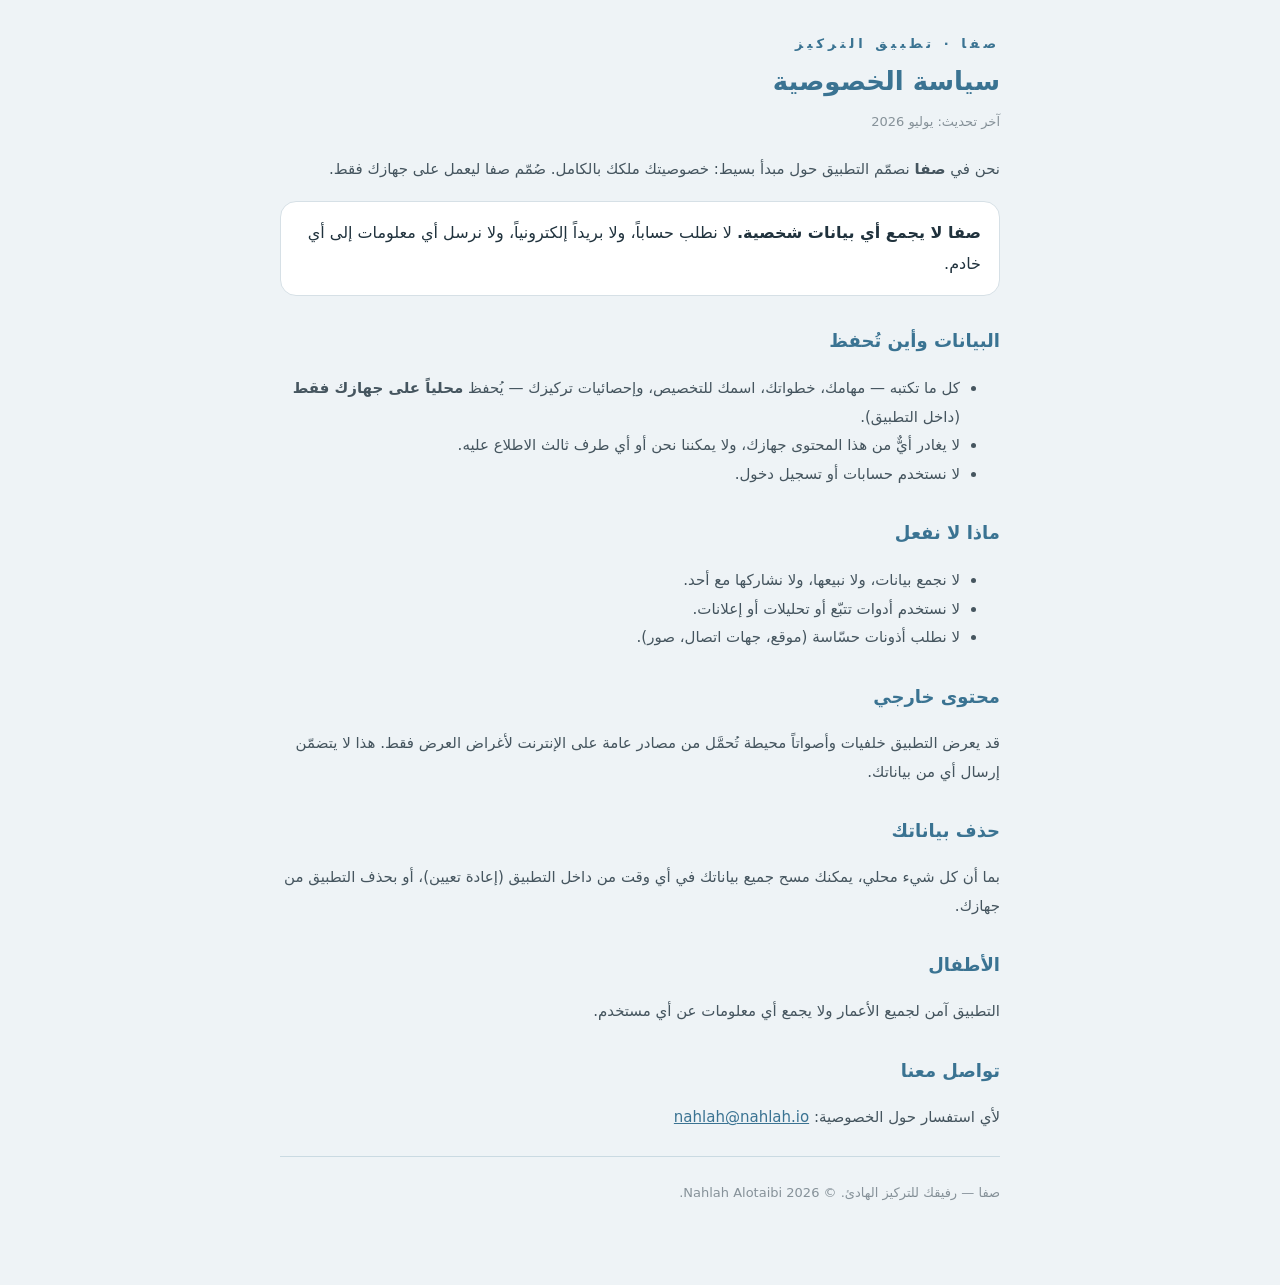
==== index.html @ a57bf48f "Safa legal: privacy + support pages" ====
<!doctype html>
<html lang="ar" dir="rtl">
<head>
<meta charset="utf-8">
<meta name="viewport" content="width=device-width, initial-scale=1">
<title>سياسة الخصوصية — صفا</title>
<style>
  body{background:#eef3f6;color:#20323d;font-family:"SF Arabic","Geeza Pro","Tahoma",system-ui,sans-serif;line-height:1.9;margin:0;padding:32px 20px 60px;}
  .wrap{max-width:720px;margin:0 auto;}
  h1{color:#3a7392;font-size:26px;margin:0 0 4px;}
  h2{color:#3a7392;font-size:18px;margin:28px 0 8px;}
  p,li{color:rgba(32,50,61,.82);font-size:15px;}
  .meta{color:rgba(32,50,61,.5);font-size:13px;margin-bottom:20px;}
  a{color:#3a7392;}
  .brand{font-size:13px;letter-spacing:4px;color:#3a7392;font-weight:800;}
  .callout{background:#fff;border:1px solid #d6e0e6;border-radius:16px;padding:16px 18px;margin:18px 0;}
  hr{border:none;border-top:1px solid rgba(58,115,146,.2);margin:24px 0;}
</style>
</head>
<body>
<div class="wrap">
  <div class="brand">صفا · تطبيق التركيز</div>
  <h1>سياسة الخصوصية</h1>
  <div class="meta">آخر تحديث: يوليو 2026</div>

  <p>نحن في <strong>صفا</strong> نصمّم التطبيق حول مبدأ بسيط: خصوصيتك ملكك بالكامل. صُمّم صفا ليعمل على جهازك فقط.</p>

  <div class="callout">
    <strong>صفا لا يجمع أي بيانات شخصية.</strong> لا نطلب حساباً، ولا بريداً إلكترونياً، ولا نرسل أي معلومات إلى أي خادم.
  </div>

  <h2>البيانات وأين تُحفظ</h2>
  <ul>
    <li>كل ما تكتبه — مهامك، خطواتك، اسمك للتخصيص، وإحصائيات تركيزك — يُحفظ <strong>محلياً على جهازك فقط</strong> (داخل التطبيق).</li>
    <li>لا يغادر أيٌّ من هذا المحتوى جهازك، ولا يمكننا نحن أو أي طرف ثالث الاطلاع عليه.</li>
    <li>لا نستخدم حسابات أو تسجيل دخول.</li>
  </ul>

  <h2>ماذا لا نفعل</h2>
  <ul>
    <li>لا نجمع بيانات، ولا نبيعها، ولا نشاركها مع أحد.</li>
    <li>لا نستخدم أدوات تتبّع أو تحليلات أو إعلانات.</li>
    <li>لا نطلب أذونات حسّاسة (موقع، جهات اتصال، صور).</li>
  </ul>

  <h2>محتوى خارجي</h2>
  <p>قد يعرض التطبيق خلفيات وأصواتاً محيطة تُحمَّل من مصادر عامة على الإنترنت لأغراض العرض فقط. هذا لا يتضمّن إرسال أي من بياناتك.</p>

  <h2>حذف بياناتك</h2>
  <p>بما أن كل شيء محلي، يمكنك مسح جميع بياناتك في أي وقت من داخل التطبيق (إعادة تعيين)، أو بحذف التطبيق من جهازك.</p>

  <h2>الأطفال</h2>
  <p>التطبيق آمن لجميع الأعمار ولا يجمع أي معلومات عن أي مستخدم.</p>

  <h2>تواصل معنا</h2>
  <p>لأي استفسار حول الخصوصية: <a href="mailto:nahlah@nahlah.io">nahlah@nahlah.io</a></p>

  <hr>
  <p class="meta">صفا — رفيقك للتركيز الهادئ. © 2026 Nahlah Alotaibi.</p>
</div>
</body>
</html>
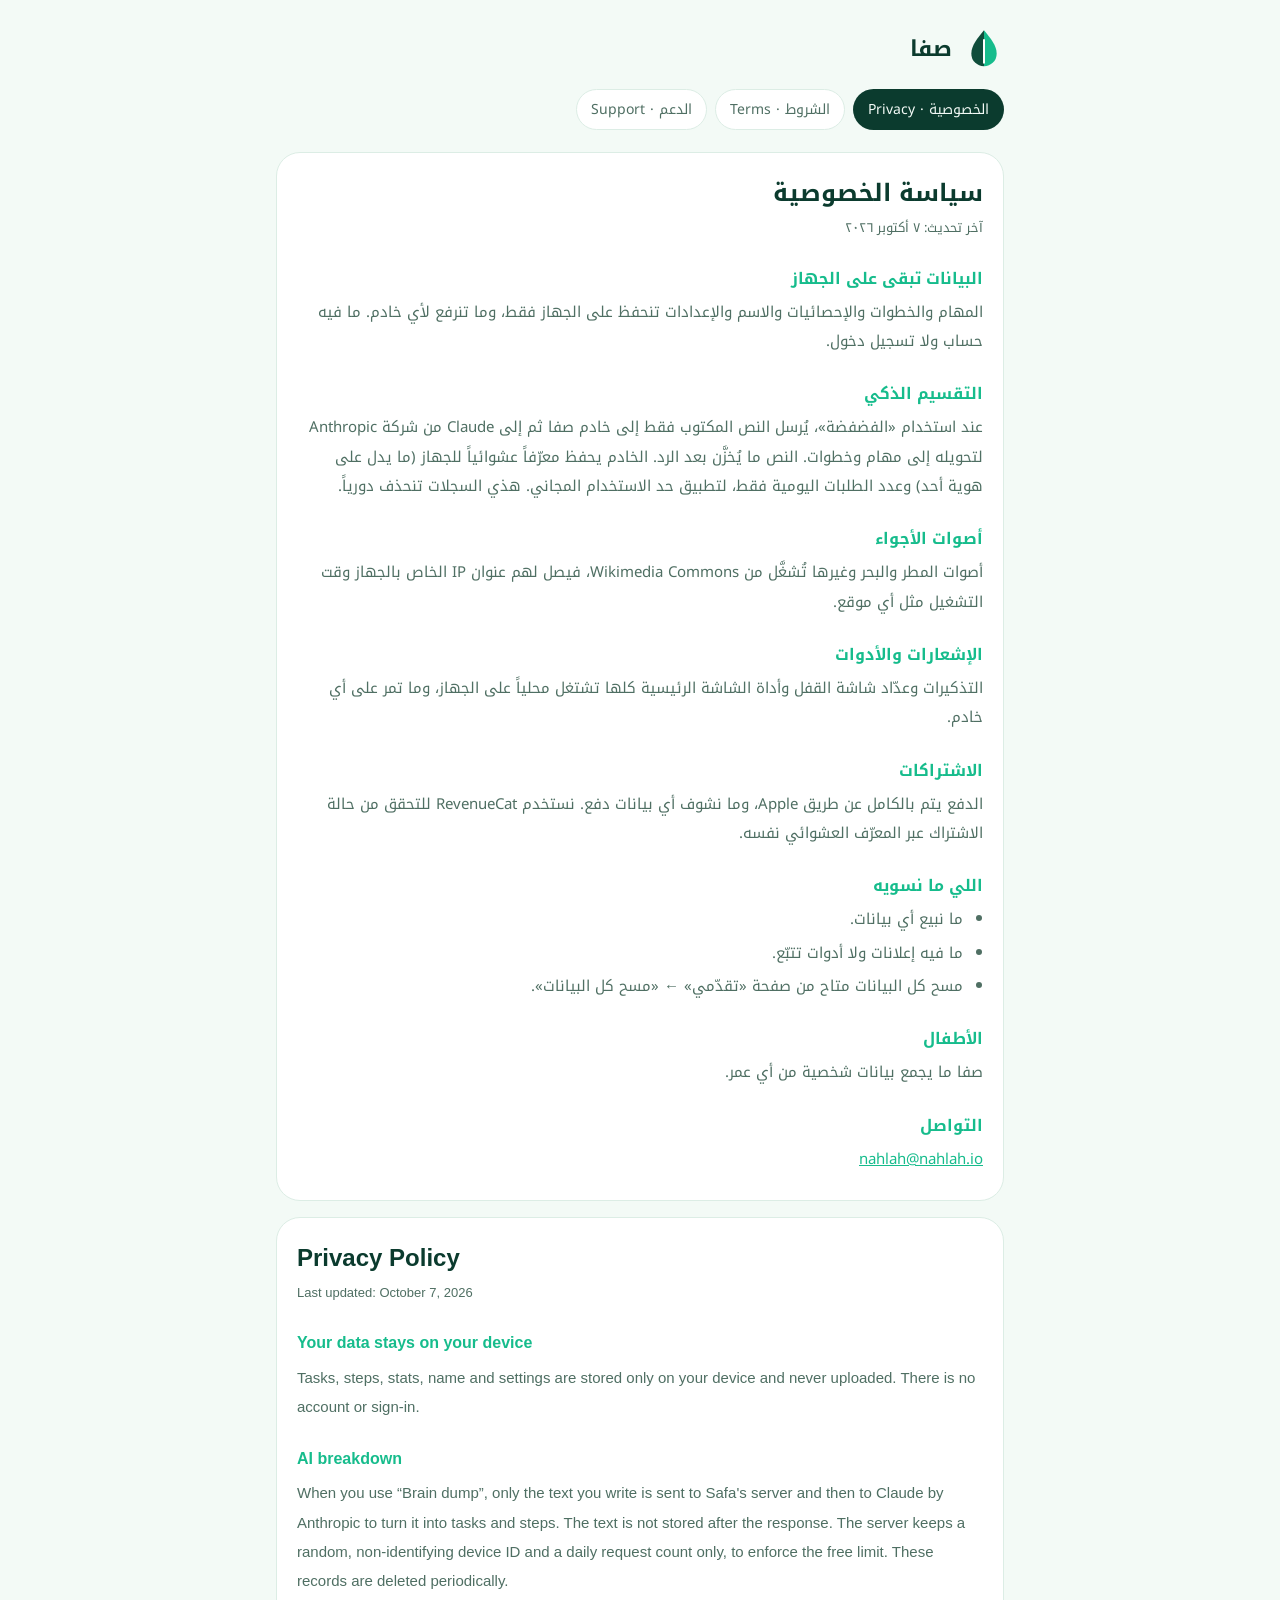
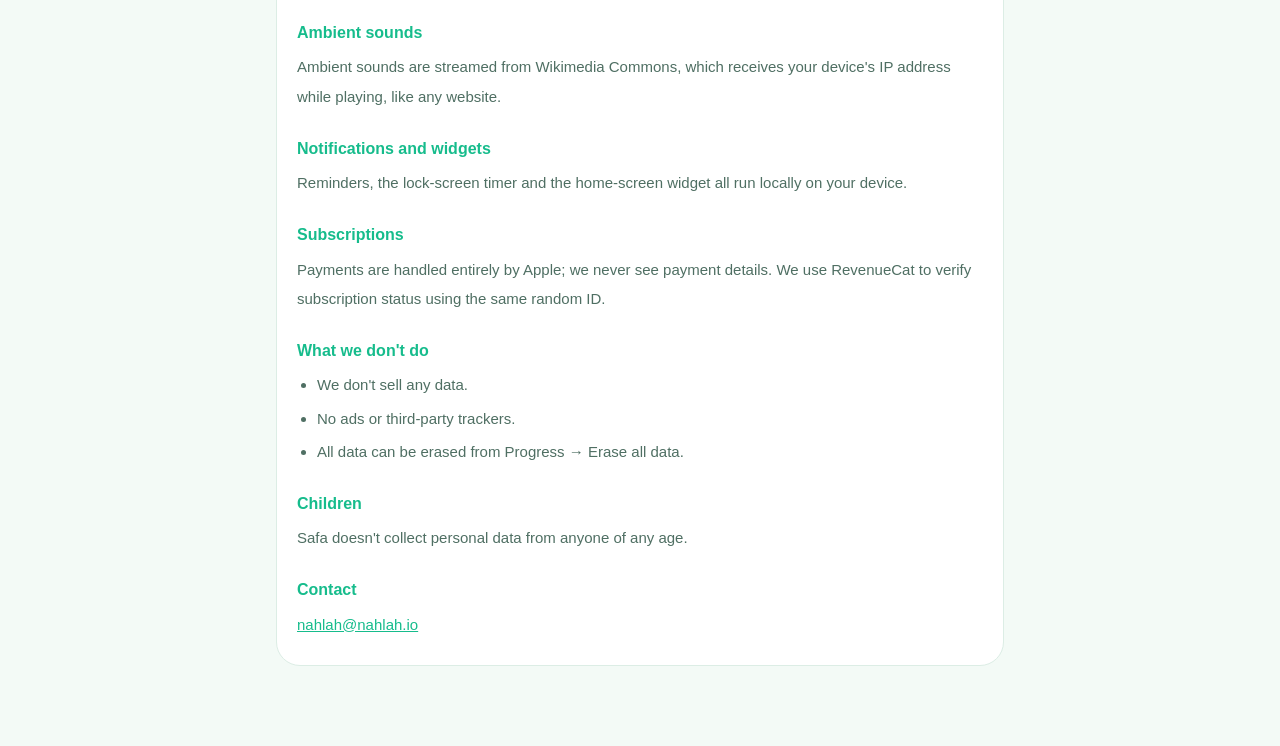
==== commit b96dde91: "تحديث الخصوصية للنسخة ٢ (التقسيم الذكي، الأدوات، الاشتراك) + الشروط Co-Authored-By: Claude Opus 5.5 " ====
--- a/index.html
+++ b/index.html
@@ -3,60 +3,51 @@
 <head>
 <meta charset="utf-8">
 <meta name="viewport" content="width=device-width, initial-scale=1">
-<title>سياسة الخصوصية — صفا</title>
-<style>
-  body{background:#eef3f6;color:#20323d;font-family:"SF Arabic","Geeza Pro","Tahoma",system-ui,sans-serif;line-height:1.9;margin:0;padding:32px 20px 60px;}
-  .wrap{max-width:720px;margin:0 auto;}
-  h1{color:#3a7392;font-size:26px;margin:0 0 4px;}
-  h2{color:#3a7392;font-size:18px;margin:28px 0 8px;}
-  p,li{color:rgba(32,50,61,.82);font-size:15px;}
-  .meta{color:rgba(32,50,61,.5);font-size:13px;margin-bottom:20px;}
-  a{color:#3a7392;}
-  .brand{font-size:13px;letter-spacing:4px;color:#3a7392;font-weight:800;}
-  .callout{background:#fff;border:1px solid #d6e0e6;border-radius:16px;padding:16px 18px;margin:18px 0;}
-  hr{border:none;border-top:1px solid rgba(58,115,146,.2);margin:24px 0;}
-</style>
+<title>صفا: سياسة الخصوصية</title>
+<link rel="preconnect" href="https://fonts.googleapis.com"><link href="https://fonts.googleapis.com/css2?family=Noto+Kufi+Arabic:wght@400;700&display=swap" rel="stylesheet">
+<link rel="stylesheet" href="style.css">
 </head>
-<body>
-<div class="wrap">
-  <div class="brand">صفا · تطبيق التركيز</div>
-  <h1>سياسة الخصوصية</h1>
-  <div class="meta">آخر تحديث: يوليو 2026</div>
-
-  <p>نحن في <strong>صفا</strong> نصمّم التطبيق حول مبدأ بسيط: خصوصيتك ملكك بالكامل. صُمّم صفا ليعمل على جهازك فقط.</p>
-
-  <div class="callout">
-    <strong>صفا لا يجمع أي بيانات شخصية.</strong> لا نطلب حساباً، ولا بريداً إلكترونياً، ولا نرسل أي معلومات إلى أي خادم.
-  </div>
-
-  <h2>البيانات وأين تُحفظ</h2>
-  <ul>
-    <li>كل ما تكتبه — مهامك، خطواتك، اسمك للتخصيص، وإحصائيات تركيزك — يُحفظ <strong>محلياً على جهازك فقط</strong> (داخل التطبيق).</li>
-    <li>لا يغادر أيٌّ من هذا المحتوى جهازك، ولا يمكننا نحن أو أي طرف ثالث الاطلاع عليه.</li>
-    <li>لا نستخدم حسابات أو تسجيل دخول.</li>
-  </ul>
-
-  <h2>ماذا لا نفعل</h2>
-  <ul>
-    <li>لا نجمع بيانات، ولا نبيعها، ولا نشاركها مع أحد.</li>
-    <li>لا نستخدم أدوات تتبّع أو تحليلات أو إعلانات.</li>
-    <li>لا نطلب أذونات حسّاسة (موقع، جهات اتصال، صور).</li>
-  </ul>
-
-  <h2>محتوى خارجي</h2>
-  <p>قد يعرض التطبيق خلفيات وأصواتاً محيطة تُحمَّل من مصادر عامة على الإنترنت لأغراض العرض فقط. هذا لا يتضمّن إرسال أي من بياناتك.</p>
-
-  <h2>حذف بياناتك</h2>
-  <p>بما أن كل شيء محلي، يمكنك مسح جميع بياناتك في أي وقت من داخل التطبيق (إعادة تعيين)، أو بحذف التطبيق من جهازك.</p>
-
-  <h2>الأطفال</h2>
-  <p>التطبيق آمن لجميع الأعمار ولا يجمع أي معلومات عن أي مستخدم.</p>
-
-  <h2>تواصل معنا</h2>
-  <p>لأي استفسار حول الخصوصية: <a href="mailto:nahlah@nahlah.io">nahlah@nahlah.io</a></p>
-
-  <hr>
-  <p class="meta">صفا — رفيقك للتركيز الهادئ. © 2026 Nahlah Alotaibi.</p>
-</div>
-</body>
-</html>
+<body><main>
+<header><svg viewBox="0 0 100 120" aria-hidden="true"><path d="M50 4C30 28 12 50 12 74a38 38 0 0 0 38 38z" fill="#0F4D3B"/><path d="M50 4c20 24 38 46 38 70a38 38 0 0 1-38 38z" fill="#16BC8C"/><rect x="47" y="30" width="6" height="74" rx="3" fill="#fff"/></svg><b>صفا</b></header>
+<nav><a href="./" aria-current="page">الخصوصية · Privacy</a><a href="terms.html" >الشروط · Terms</a><a href="support.html" >الدعم · Support</a></nav>
+<section>
+<h1>سياسة الخصوصية</h1>
+<p class="date">آخر تحديث: ٧ أكتوبر ٢٠٢٦</p>
+<h2>البيانات تبقى على الجهاز</h2>
+<p>المهام والخطوات والإحصائيات والاسم والإعدادات تنحفظ على الجهاز فقط، وما تنرفع لأي خادم. ما فيه حساب ولا تسجيل دخول.</p>
+<h2>التقسيم الذكي</h2>
+<p>عند استخدام «الفضفضة»، يُرسل النص المكتوب فقط إلى خادم صفا ثم إلى Claude من شركة Anthropic لتحويله إلى مهام وخطوات. النص ما يُخزَّن بعد الرد. الخادم يحفظ معرّفاً عشوائياً للجهاز (ما يدل على هوية أحد) وعدد الطلبات اليومية فقط، لتطبيق حد الاستخدام المجاني. هذي السجلات تنحذف دورياً.</p>
+<h2>أصوات الأجواء</h2>
+<p>أصوات المطر والبحر وغيرها تُشغَّل من Wikimedia Commons، فيصل لهم عنوان IP الخاص بالجهاز وقت التشغيل مثل أي موقع.</p>
+<h2>الإشعارات والأدوات</h2>
+<p>التذكيرات وعدّاد شاشة القفل وأداة الشاشة الرئيسية كلها تشتغل محلياً على الجهاز، وما تمر على أي خادم.</p>
+<h2>الاشتراكات</h2>
+<p>الدفع يتم بالكامل عن طريق Apple، وما نشوف أي بيانات دفع. نستخدم RevenueCat للتحقق من حالة الاشتراك عبر المعرّف العشوائي نفسه.</p>
+<h2>اللي ما نسويه</h2>
+<ul><li>ما نبيع أي بيانات.</li><li>ما فيه إعلانات ولا أدوات تتبّع.</li><li>مسح كل البيانات متاح من صفحة «تقدّمي» ← «مسح كل البيانات».</li></ul>
+<h2>الأطفال</h2>
+<p>صفا ما يجمع بيانات شخصية من أي عمر.</p>
+<h2>التواصل</h2>
+<p><a href="mailto:nahlah@nahlah.io">nahlah@nahlah.io</a></p>
+</section>
+<section lang="en">
+<h1>Privacy Policy</h1>
+<p class="date">Last updated: October 7, 2026</p>
+<h2>Your data stays on your device</h2>
+<p>Tasks, steps, stats, name and settings are stored only on your device and never uploaded. There is no account or sign-in.</p>
+<h2>AI breakdown</h2>
+<p>When you use “Brain dump”, only the text you write is sent to Safa's server and then to Claude by Anthropic to turn it into tasks and steps. The text is not stored after the response. The server keeps a random, non-identifying device ID and a daily request count only, to enforce the free limit. These records are deleted periodically.</p>
+<h2>Ambient sounds</h2>
+<p>Ambient sounds are streamed from Wikimedia Commons, which receives your device's IP address while playing, like any website.</p>
+<h2>Notifications and widgets</h2>
+<p>Reminders, the lock-screen timer and the home-screen widget all run locally on your device.</p>
+<h2>Subscriptions</h2>
+<p>Payments are handled entirely by Apple; we never see payment details. We use RevenueCat to verify subscription status using the same random ID.</p>
+<h2>What we don't do</h2>
+<ul><li>We don't sell any data.</li><li>No ads or third-party trackers.</li><li>All data can be erased from Progress → Erase all data.</li></ul>
+<h2>Children</h2>
+<p>Safa doesn't collect personal data from anyone of any age.</p>
+<h2>Contact</h2>
+<p><a href="mailto:nahlah@nahlah.io">nahlah@nahlah.io</a></p>
+</section>
+</main></body></html>
--- a/style.css
+++ b/style.css
@@ -0,0 +1,19 @@
+:root{--bg:#F3FAF6;--card:#fff;--ink:#0B3B2E;--soft:#4F6F63;--line:#DCEDE5;--mint:#16BC8C;--lime:#C6F65A}
+@media (prefers-color-scheme:dark){:root{--bg:#071C16;--card:#0E2A22;--ink:#EAF6F0;--soft:#9CC9B6;--line:#1D3E33}}
+*{box-sizing:border-box}
+body{margin:0;background:var(--bg);color:var(--ink);font-family:"Noto Kufi Arabic",-apple-system,"SF Arabic",Tahoma,sans-serif;line-height:1.95}
+main{max-width:760px;margin:0 auto;padding:28px 16px 64px}
+header{display:flex;align-items:center;gap:12px;margin-bottom:18px}
+header svg{width:40px;height:40px;flex:none}
+header b{font-size:22px}
+nav{display:flex;gap:8px;flex-wrap:wrap;margin:0 0 22px}
+nav a{padding:6px 14px;border-radius:999px;border:1px solid var(--line);color:var(--soft);text-decoration:none;font-size:14px;background:var(--card)}
+nav a[aria-current]{background:var(--ink);color:var(--bg);border-color:transparent}
+section{background:var(--card);border:1px solid var(--line);border-radius:24px;padding:22px 20px;margin-bottom:16px}
+h1{font-size:24px;margin:0 0 2px;line-height:1.5}
+h2{font-size:16px;margin:22px 0 4px;color:var(--mint)}
+p,li{color:var(--soft);font-size:15px;margin:4px 0}
+ul{padding-inline-start:20px;margin:4px 0}
+a{color:var(--mint)}
+.date{font-size:13px}
+[lang=en]{direction:ltr;text-align:left;font-family:-apple-system,"Segoe UI",sans-serif}
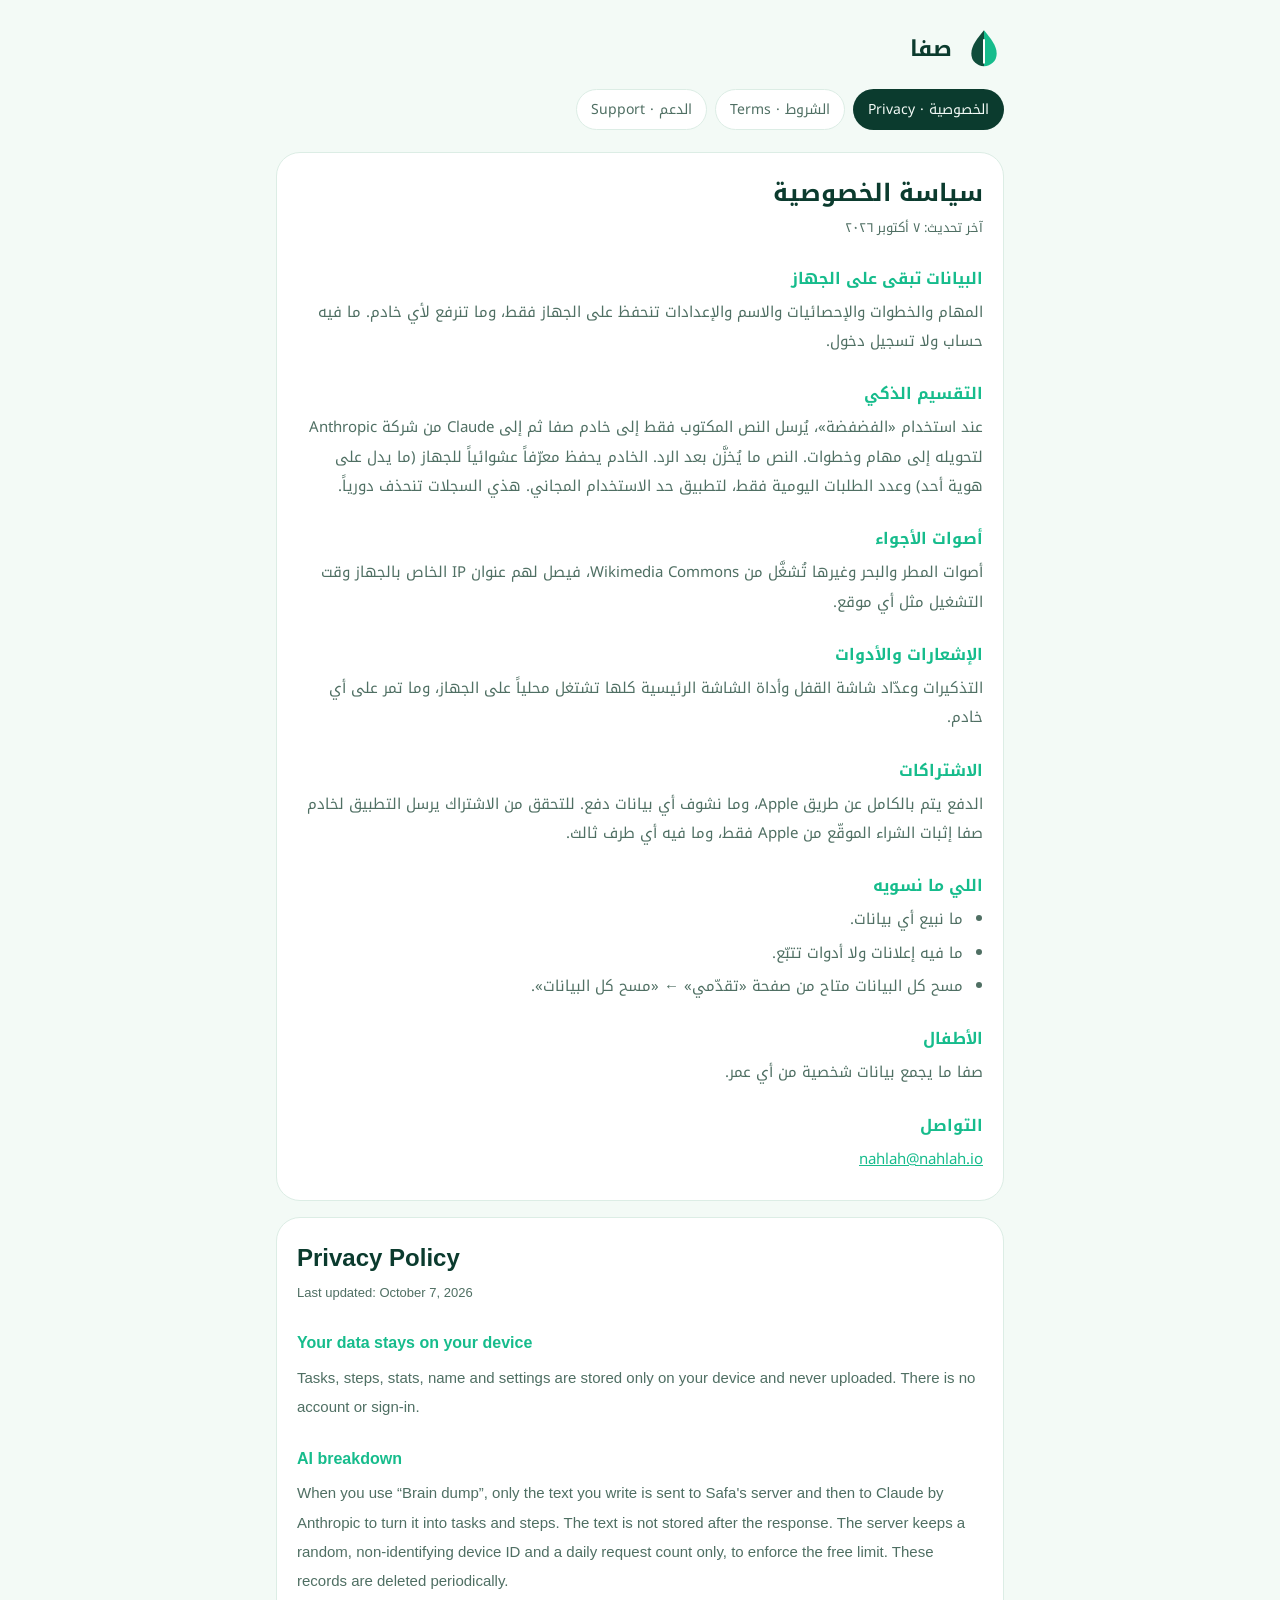
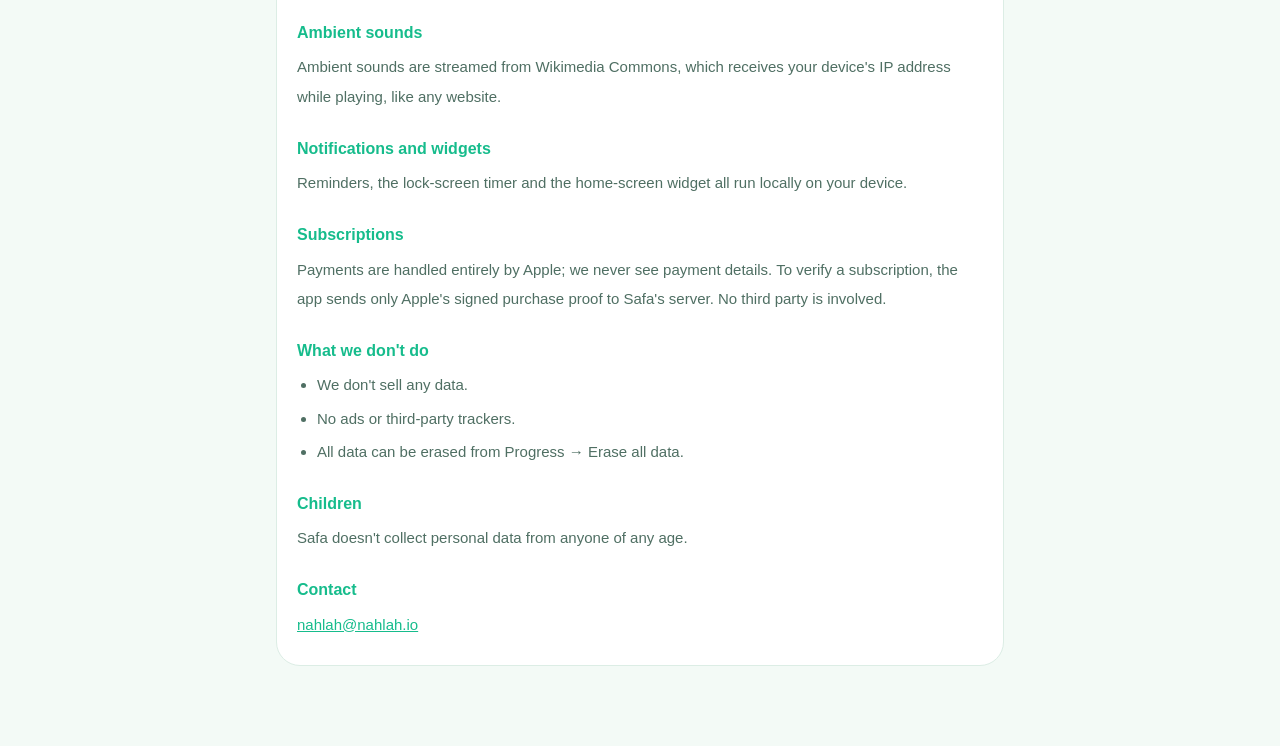
==== commit 55ede527: "الخصوصية: الدفع عن طريق أبل مباشرة بدون RevenueCat Co-Authored-By: Claude Opus 5.5 <noreply@anthropi" ====
--- a/index.html
+++ b/index.html
@@ -22,7 +22,7 @@
 <h2>الإشعارات والأدوات</h2>
 <p>التذكيرات وعدّاد شاشة القفل وأداة الشاشة الرئيسية كلها تشتغل محلياً على الجهاز، وما تمر على أي خادم.</p>
 <h2>الاشتراكات</h2>
-<p>الدفع يتم بالكامل عن طريق Apple، وما نشوف أي بيانات دفع. نستخدم RevenueCat للتحقق من حالة الاشتراك عبر المعرّف العشوائي نفسه.</p>
+<p>الدفع يتم بالكامل عن طريق Apple، وما نشوف أي بيانات دفع. للتحقق من الاشتراك يرسل التطبيق لخادم صفا إثبات الشراء الموقّع من Apple فقط، وما فيه أي طرف ثالث.</p>
 <h2>اللي ما نسويه</h2>
 <ul><li>ما نبيع أي بيانات.</li><li>ما فيه إعلانات ولا أدوات تتبّع.</li><li>مسح كل البيانات متاح من صفحة «تقدّمي» ← «مسح كل البيانات».</li></ul>
 <h2>الأطفال</h2>
@@ -42,7 +42,7 @@
 <h2>Notifications and widgets</h2>
 <p>Reminders, the lock-screen timer and the home-screen widget all run locally on your device.</p>
 <h2>Subscriptions</h2>
-<p>Payments are handled entirely by Apple; we never see payment details. We use RevenueCat to verify subscription status using the same random ID.</p>
+<p>Payments are handled entirely by Apple; we never see payment details. To verify a subscription, the app sends only Apple's signed purchase proof to Safa's server. No third party is involved.</p>
 <h2>What we don't do</h2>
 <ul><li>We don't sell any data.</li><li>No ads or third-party trackers.</li><li>All data can be erased from Progress → Erase all data.</li></ul>
 <h2>Children</h2>
